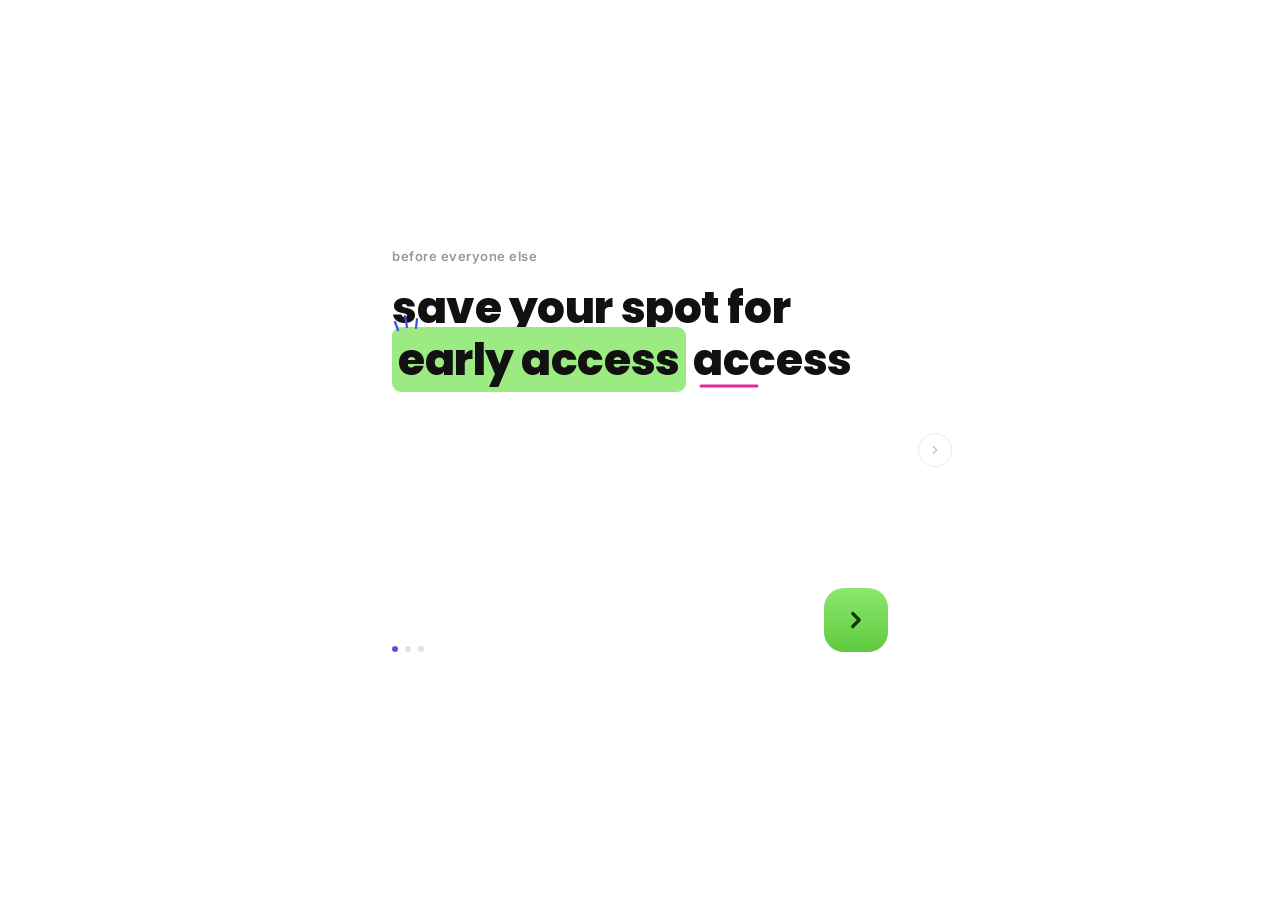
==== index.html @ 34053989 "first commit" ====
<!DOCTYPE html>
<html lang="en">
<head>
<meta charset="UTF-8">
<meta name="viewport" content="width=device-width, initial-scale=1.0">
<title>join the waitlist</title>
<link rel="preconnect" href="https://fonts.googleapis.com">
<link rel="preconnect" href="https://fonts.gstatic.com" crossorigin>
<link href="https://fonts.googleapis.com/css2?family=Poppins:wght@700;800;900&family=Inter:wght@400;500;600&display=swap" rel="stylesheet">
<style>
  :root{
    --bg:#ffffff;
    --ink:#111111;
    --muted:#9a988f;
    --highlight:#9BEA82;
    --highlight-soft:#c8f4b8;
    --arrow-top:#8CE86C;
    --arrow-bottom:#5FC93F;
    --squiggle:#6C4CE0;
    --motion:#3B4FE0;
    --underline:#E0299B;
    --field-border:#e8e6de;
  }
  *{box-sizing:border-box;}
  html,body{margin:0;padding:0;}
  body{
    background:var(--bg);
    color:var(--ink);
    font-family:'Inter',sans-serif;
    min-height:100vh;
    display:flex;
    align-items:center;
    justify-content:center;
    overflow-x:hidden;
  }
  .stage{
    position:relative;
    width:100%;
    max-width:640px;
    padding:64px 72px;
  }
  .nav-btn{
    position:absolute;
    top:50%;
    transform:translateY(-50%);
    width:34px;
    height:34px;
    border-radius:50%;
    border:1px solid #eceae0;
    background:#fff;
    display:flex;
    align-items:center;
    justify-content:center;
    cursor:pointer;
    color:#c7c5ba;
    transition:opacity .2s ease, color .2s ease, border-color .2s ease;
  }
  .nav-btn:hover{ color:#8a887d; border-color:#d8d6cb; }
  .nav-btn.disabled{ opacity:0; pointer-events:none; }
  .nav-prev{ left:8px; }
  .nav-next{ right:8px; }
  .nav-btn svg{ width:14px; height:14px; }

  .slides{ position:relative; min-height:300px; }
  .slide{
    position:absolute;
    inset:0;
    opacity:0;
    transform:translateX(24px);
    pointer-events:none;
    transition:opacity .38s ease, transform .38s ease;
  }
  .slide.active{
    position:relative;
    opacity:1;
    transform:translateX(0);
    pointer-events:auto;
  }
  .slide.leaving{
    transform:translateX(-24px);
  }

  .eyebrow{
    font-family:'Inter',sans-serif;
    font-size:13px;
    font-weight:600;
    letter-spacing:.04em;
    color:var(--muted);
    margin:0 0 18px;
  }

  h1{
    font-family:'Poppins',sans-serif;
    font-weight:800;
    font-size:44px;
    line-height:1.18;
    letter-spacing:-0.01em;
    margin:0;
    text-transform:lowercase;
  }

  .hl{
    background:var(--highlight);
    padding:2px 6px;
    border-radius:9px;
    box-decoration-break:clone;
    -webkit-box-decoration-break:clone;
  }

  .doodle-wrap{ position:relative; display:inline-block; }
  .squiggle{
    position:absolute;
    left:2px; right:2px; bottom:-9px;
    height:12px;
    pointer-events:none;
  }
  .motion{
    position:absolute;
    top:-22px; left:2px;
    width:36px; height:24px;
    pointer-events:none;
  }
  .underline-mark{
    position:absolute;
    left:6px; right:6px; bottom:-3px;
    height:6px;
    pointer-events:none;
  }

  .quotes{ display:flex; flex-direction:column; gap:30px; }
  .quote{
    font-family:'Poppins',sans-serif;
    font-weight:700;
    font-size:26px;
    line-height:1.35;
    margin:0;
    color:var(--ink);
  }
  .quote span{
    background:var(--highlight);
    padding:1px 6px;
    border-radius:8px;
  }

  form{ display:flex; flex-direction:column; gap:22px; margin-top:6px; }
  .field label{
    display:block;
    font-size:13px;
    font-weight:600;
    color:var(--muted);
    margin-bottom:8px;
    text-transform:lowercase;
  }
  .field input{
    width:100%;
    border:none;
    border-bottom:2.5px solid var(--field-border);
    background:transparent;
    font-family:'Poppins',sans-serif;
    font-weight:700;
    font-size:22px;
    color:var(--ink);
    padding:6px 2px 10px;
    outline:none;
    transition:border-color .2s ease;
  }
  .field input::placeholder{ color:#d8d6cb; font-weight:700; }
  .field input:focus{ border-color:var(--squiggle); }
  .field.error input{ border-color:var(--underline); }
  .field .err{
    display:none;
    font-size:13px;
    color:var(--underline);
    margin-top:6px;
    font-weight:500;
  }
  .field.error .err{ display:block; }

  .foot-row{
    display:flex;
    align-items:flex-end;
    justify-content:space-between;
    margin-top:40px;
  }
  .dots{ display:flex; gap:7px; }
  .dot{ width:6px; height:6px; border-radius:50%; background:#e5e3d8; }
  .dot.on{ background:var(--squiggle); }

  .arrow-btn{
    -webkit-appearance:none;
    appearance:none;
    border:none;
    cursor:pointer;
    background:linear-gradient(180deg,var(--arrow-top),var(--arrow-bottom));
    width:64px;
    height:64px;
    border-radius:20px;
    display:flex;
    align-items:center;
    justify-content:center;
    transition:transform .12s ease, width .3s ease, border-radius .3s ease;
  }
  .arrow-btn:active{ transform:scale(.92); }
  .arrow-btn svg{ width:26px; height:26px; }

  .success{
    text-align:center;
    padding:20px 0 4px;
  }
  .success h1{ font-size:38px; }
  .success p{
    font-family:'Inter',sans-serif;
    color:var(--muted);
    font-size:15px;
    margin-top:14px;
  }
  .success .count{
    font-family:'Poppins',sans-serif;
    font-weight:800;
    font-size:15px;
    color:var(--ink);
  }

  @media (max-width:560px){
    .stage{ padding:48px 44px; }
    h1{ font-size:33px; }
    .quote{ font-size:21px; }
    .nav-prev{ left:-4px; } .nav-next{ right:-4px; }
  }
</style>
</head>
<body>

<div class="stage">
  <button class="nav-btn nav-prev disabled" id="prevBtn" aria-label="previous">
    <svg viewBox="0 0 24 24" fill="none" stroke="currentColor" stroke-width="2.5" stroke-linecap="round" stroke-linejoin="round"><polyline points="15 18 9 12 15 6"></polyline></svg>
  </button>
  <button class="nav-btn nav-next" id="nextTopBtn" aria-label="next">
    <svg viewBox="0 0 24 24" fill="none" stroke="currentColor" stroke-width="2.5" stroke-linecap="round" stroke-linejoin="round"><polyline points="9 18 15 12 9 6"></polyline></svg>
  </button>

  <div class="slides" id="slides">

    <div class="slide active" data-index="0">
      <p class="eyebrow">before everyone else</p>
      <h1>
        save <span class="doodle-wrap">your
          <svg class="squiggle" viewBox="0 0 60 12" preserveAspectRatio="none"><path d="M1,6 C6,1 10,11 15,6 C20,1 24,11 29,6 C34,1 38,11 43,6 C48,1 52,11 57,6" fill="none" stroke="#6C4CE0" stroke-width="2.4" stroke-linecap="round"/></svg>
        </span> spot for<br>
        <span class="doodle-wrap">
          <svg class="motion" viewBox="0 0 36 24" preserveAspectRatio="none">
            <path d="M4,18 L1,10" stroke="#3B4FE0" stroke-width="2.2" stroke-linecap="round"/>
            <path d="M13,15 L11,4" stroke="#3B4FE0" stroke-width="2.2" stroke-linecap="round"/>
            <path d="M22,16 L23,7" stroke="#3B4FE0" stroke-width="2.2" stroke-linecap="round"/>
          </svg>
          <span class="hl">early access</span>
        </span>
        <span class="doodle-wrap">access
          <svg class="underline-mark" viewBox="0 0 60 6" preserveAspectRatio="none"><path d="M2,3 L58,3" stroke="#E0299B" stroke-width="3" stroke-linecap="round"/></svg>
        </span>
      </h1>
    </div>

    <div class="slide" data-index="1">
      <p class="eyebrow">why people are joining</p>
      <div class="quotes">
        <p class="quote">"i want to be <span class="hl">first in line</span>"</p>
        <p class="quote">"i want a <span class="hl">front-row seat</span> to what's next"</p>
        <p class="quote">"i don't want to <span class="hl">find out late</span>"</p>
      </div>
    </div>

    <div class="slide" data-index="2">
      <p class="eyebrow">almost there</p>
      <h1 style="font-size:34px; margin-bottom:26px;">what should we<br>call you?</h1>
      <form id="signupForm" novalidate>
        <div class="field" id="nameField">
          <label for="nameInput">your name</label>
          <input id="nameInput" type="text" placeholder="ada lovelace" autocomplete="name">
          <div class="err">enter your name first</div>
        </div>
        <div class="field" id="emailField">
          <label for="emailInput">your email</label>
          <input id="emailInput" type="email" placeholder="ada@newmachine.com" autocomplete="email">
          <div class="err">enter a valid email</div>
        </div>
      </form>
    </div>

    <div class="slide" data-index="3">
      <div class="success">
        <h1><span class="hl">you're in</span></h1>
        <p>we'll email <span id="successEmail"></span> the moment it's ready.</p>
        <p class="count" id="countText"></p>
      </div>
    </div>

  </div>

  <div class="foot-row" id="footRow">
    <div class="dots" id="dots">
      <div class="dot on"></div>
      <div class="dot"></div>
      <div class="dot"></div>
    </div>
    <button class="arrow-btn" id="mainArrow" aria-label="next">
      <svg viewBox="0 0 24 24" fill="none" stroke="#12360a" stroke-width="3" stroke-linecap="round" stroke-linejoin="round"><polyline points="9 6 15 12 9 18"></polyline></svg>
    </button>
  </div>
</div>

<script>
  var total = 3;
  var current = 0;

  var slides = document.querySelectorAll('.slide');
  var prevBtn = document.getElementById('prevBtn');
  var nextTopBtn = document.getElementById('nextTopBtn');
  var mainArrow = document.getElementById('mainArrow');
  var dots = document.getElementById('dots').children;
  var footRow = document.getElementById('footRow');
  var nameField = document.getElementById('nameField');
  var emailField = document.getElementById('emailField');
  var nameInput = document.getElementById('nameInput');
  var emailInput = document.getElementById('emailInput');

  function clearErrors(){
    nameField.classList.remove('error');
    emailField.classList.remove('error');
  }
  nameInput.addEventListener('input', function(){ nameField.classList.remove('error'); });
  emailInput.addEventListener('input', function(){ emailField.classList.remove('error'); });

  function isValidEmail(v){
    return /^[^\s@]+@[^\s@]+\.[^\s@]+$/.test(v);
  }

  function render(){
    for (var i = 0; i < slides.length; i++){
      slides[i].classList.remove('active','leaving');
    }
    slides[current].classList.add('active');
    prevBtn.classList.toggle('disabled', current === 0);
    if (current < total){
      for (var d = 0; d < dots.length; d++){
        dots[d].classList.toggle('on', d === current);
      }
    }
    footRow.style.display = current === total ? 'none' : 'flex';
    nextTopBtn.style.display = current >= total ? 'none' : 'flex';
  }

  function goNext(){
    if (current === 2){
      var nameVal = nameInput.value.trim();
      var emailVal = emailInput.value.trim();
      var ok = true;
      clearErrors();
      if (!nameVal){ nameField.classList.add('error'); ok = false; }
      if (!isValidEmail(emailVal)){ emailField.classList.add('error'); ok = false; }
      if (!ok) return;
      submitSignup(nameVal, emailVal);
      return;
    }
    if (current < total - 1){
      current++;
      render();
    }
  }

  function goPrev(){
    if (current > 0 && current < total){
      current--;
      render();
    }
  }

  async function submitSignup(name, email){
    document.getElementById('successEmail').textContent = email;
    var countText = document.getElementById('countText');
    countText.textContent = '';
    try {
      await window.storage.set('waitlist:' + Date.now(), JSON.stringify({name: name, email: email}), false);
      var current_count = 0;
      try {
        var existing = await window.storage.get('waitlist:count', true);
        current_count = existing ? parseInt(existing.value, 10) : 0;
      } catch(e){ current_count = 0; }
      current_count = current_count + 1;
      await window.storage.set('waitlist:count', String(current_count), true);
      countText.textContent = "you're number " + current_count + " on the list";
    } catch(e){
      countText.textContent = '';
    }
    current = total;
    render();
  }

  mainArrow.addEventListener('click', goNext);
  nextTopBtn.addEventListener('click', goNext);
  prevBtn.addEventListener('click', goPrev);

  render();
</script>

</body>
</html>
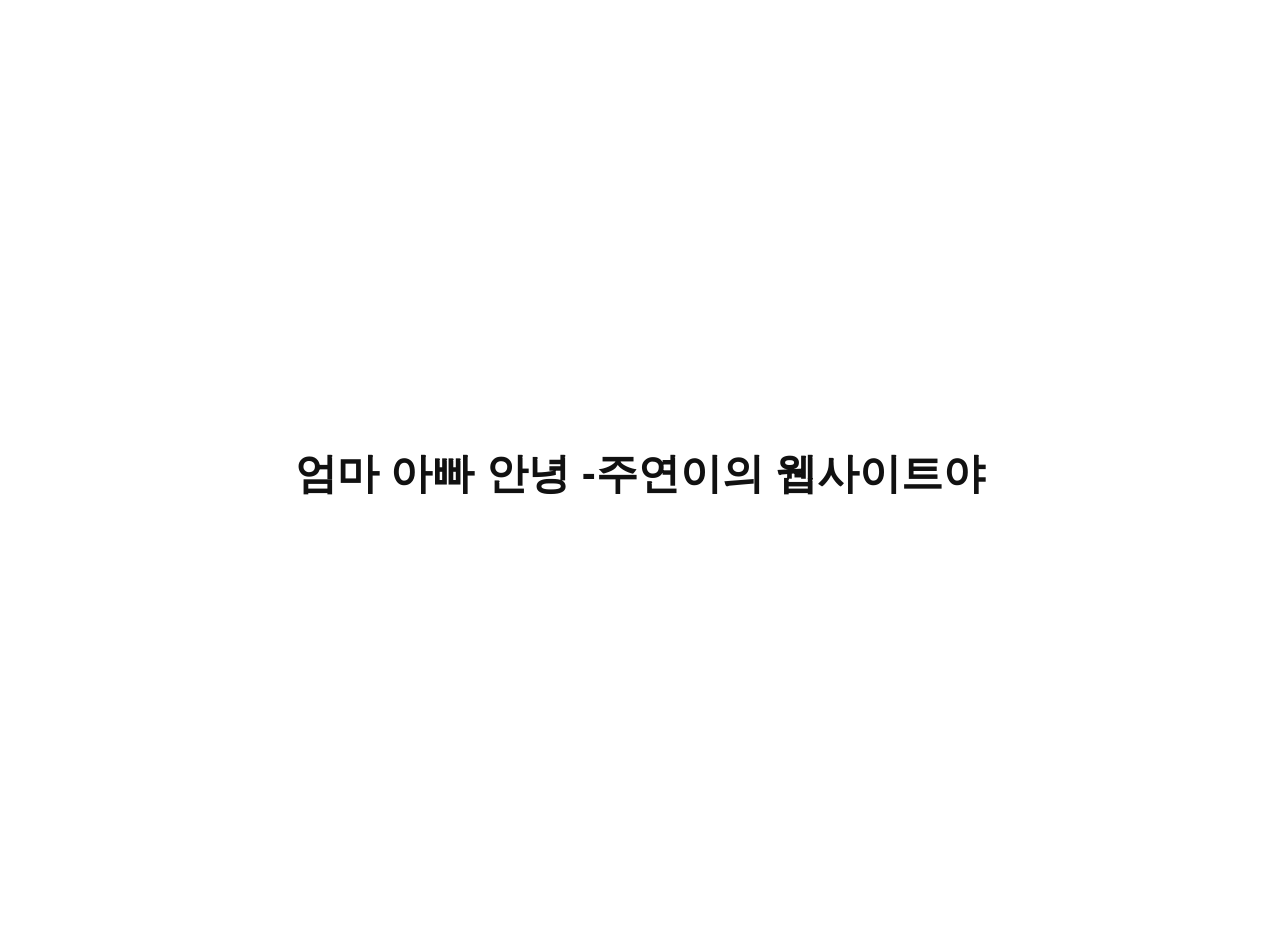
==== commit b36e6bf9: "first commit" ====
--- a/index.html
+++ b/index.html
@@ -1,407 +1,30 @@
 <!DOCTYPE html>
-<html lang="en">
+<html lang="ko">
 <head>
 <meta charset="UTF-8">
 <meta name="viewport" content="width=device-width, initial-scale=1.0">
-<title>join the waitlist</title>
-<link rel="preconnect" href="https://fonts.googleapis.com">
-<link rel="preconnect" href="https://fonts.gstatic.com" crossorigin>
-<link href="https://fonts.googleapis.com/css2?family=Poppins:wght@700;800;900&family=Inter:wght@400;500;600&display=swap" rel="stylesheet">
+<title>엄마 아빠 안녕 -주연이의 웹사이트야 ㅋㅋㅋㅋㅋ</title>
 <style>
-  :root{
-    --bg:#ffffff;
-    --ink:#111111;
-    --muted:#9a988f;
-    --highlight:#9BEA82;
-    --highlight-soft:#c8f4b8;
-    --arrow-top:#8CE86C;
-    --arrow-bottom:#5FC93F;
-    --squiggle:#6C4CE0;
-    --motion:#3B4FE0;
-    --underline:#E0299B;
-    --field-border:#e8e6de;
+  html, body {
+    margin: 0;
+    padding: 0;
+    height: 100%;
   }
-  *{box-sizing:border-box;}
-  html,body{margin:0;padding:0;}
-  body{
-    background:var(--bg);
-    color:var(--ink);
-    font-family:'Inter',sans-serif;
-    min-height:100vh;
-    display:flex;
-    align-items:center;
-    justify-content:center;
-    overflow-x:hidden;
-  }
-  .stage{
-    position:relative;
-    width:100%;
-    max-width:640px;
-    padding:64px 72px;
-  }
-  .nav-btn{
-    position:absolute;
-    top:50%;
-    transform:translateY(-50%);
-    width:34px;
-    height:34px;
-    border-radius:50%;
-    border:1px solid #eceae0;
-    background:#fff;
-    display:flex;
-    align-items:center;
-    justify-content:center;
-    cursor:pointer;
-    color:#c7c5ba;
-    transition:opacity .2s ease, color .2s ease, border-color .2s ease;
-  }
-  .nav-btn:hover{ color:#8a887d; border-color:#d8d6cb; }
-  .nav-btn.disabled{ opacity:0; pointer-events:none; }
-  .nav-prev{ left:8px; }
-  .nav-next{ right:8px; }
-  .nav-btn svg{ width:14px; height:14px; }
-
-  .slides{ position:relative; min-height:300px; }
-  .slide{
-    position:absolute;
-    inset:0;
-    opacity:0;
-    transform:translateX(24px);
-    pointer-events:none;
-    transition:opacity .38s ease, transform .38s ease;
-  }
-  .slide.active{
-    position:relative;
-    opacity:1;
-    transform:translateX(0);
-    pointer-events:auto;
-  }
-  .slide.leaving{
-    transform:translateX(-24px);
-  }
-
-  .eyebrow{
-    font-family:'Inter',sans-serif;
-    font-size:13px;
-    font-weight:600;
-    letter-spacing:.04em;
-    color:var(--muted);
-    margin:0 0 18px;
-  }
-
-  h1{
-    font-family:'Poppins',sans-serif;
-    font-weight:800;
-    font-size:44px;
-    line-height:1.18;
-    letter-spacing:-0.01em;
-    margin:0;
-    text-transform:lowercase;
-  }
-
-  .hl{
-    background:var(--highlight);
-    padding:2px 6px;
-    border-radius:9px;
-    box-decoration-break:clone;
-    -webkit-box-decoration-break:clone;
-  }
-
-  .doodle-wrap{ position:relative; display:inline-block; }
-  .squiggle{
-    position:absolute;
-    left:2px; right:2px; bottom:-9px;
-    height:12px;
-    pointer-events:none;
-  }
-  .motion{
-    position:absolute;
-    top:-22px; left:2px;
-    width:36px; height:24px;
-    pointer-events:none;
-  }
-  .underline-mark{
-    position:absolute;
-    left:6px; right:6px; bottom:-3px;
-    height:6px;
-    pointer-events:none;
-  }
-
-  .quotes{ display:flex; flex-direction:column; gap:30px; }
-  .quote{
-    font-family:'Poppins',sans-serif;
-    font-weight:700;
-    font-size:26px;
-    line-height:1.35;
-    margin:0;
-    color:var(--ink);
-  }
-  .quote span{
-    background:var(--highlight);
-    padding:1px 6px;
-    border-radius:8px;
-  }
-
-  form{ display:flex; flex-direction:column; gap:22px; margin-top:6px; }
-  .field label{
-    display:block;
-    font-size:13px;
-    font-weight:600;
-    color:var(--muted);
-    margin-bottom:8px;
-    text-transform:lowercase;
-  }
-  .field input{
-    width:100%;
-    border:none;
-    border-bottom:2.5px solid var(--field-border);
-    background:transparent;
-    font-family:'Poppins',sans-serif;
-    font-weight:700;
-    font-size:22px;
-    color:var(--ink);
-    padding:6px 2px 10px;
-    outline:none;
-    transition:border-color .2s ease;
-  }
-  .field input::placeholder{ color:#d8d6cb; font-weight:700; }
-  .field input:focus{ border-color:var(--squiggle); }
-  .field.error input{ border-color:var(--underline); }
-  .field .err{
-    display:none;
-    font-size:13px;
-    color:var(--underline);
-    margin-top:6px;
-    font-weight:500;
-  }
-  .field.error .err{ display:block; }
-
-  .foot-row{
-    display:flex;
-    align-items:flex-end;
-    justify-content:space-between;
-    margin-top:40px;
-  }
-  .dots{ display:flex; gap:7px; }
-  .dot{ width:6px; height:6px; border-radius:50%; background:#e5e3d8; }
-  .dot.on{ background:var(--squiggle); }
-
-  .arrow-btn{
-    -webkit-appearance:none;
-    appearance:none;
-    border:none;
-    cursor:pointer;
-    background:linear-gradient(180deg,var(--arrow-top),var(--arrow-bottom));
-    width:64px;
-    height:64px;
-    border-radius:20px;
-    display:flex;
-    align-items:center;
-    justify-content:center;
-    transition:transform .12s ease, width .3s ease, border-radius .3s ease;
-  }
-  .arrow-btn:active{ transform:scale(.92); }
-  .arrow-btn svg{ width:26px; height:26px; }
-
-  .success{
-    text-align:center;
-    padding:20px 0 4px;
-  }
-  .success h1{ font-size:38px; }
-  .success p{
-    font-family:'Inter',sans-serif;
-    color:var(--muted);
-    font-size:15px;
-    margin-top:14px;
-  }
-  .success .count{
-    font-family:'Poppins',sans-serif;
-    font-weight:800;
-    font-size:15px;
-    color:var(--ink);
-  }
-
-  @media (max-width:560px){
-    .stage{ padding:48px 44px; }
-    h1{ font-size:33px; }
-    .quote{ font-size:21px; }
-    .nav-prev{ left:-4px; } .nav-next{ right:-4px; }
+  body {
+    display: flex;
+    align-items: center;
+    justify-content: center;
+    font-family: -apple-system, BlinkMacSystemFont, "Apple SD Gothic Neo", "Noto Sans KR", sans-serif;
+    font-size: 42px;
+    font-weight: 700;
+    color: #111;
+    background: #fff;
+    text-align: center;
+    padding: 24px;
   }
 </style>
 </head>
 <body>
-
-<div class="stage">
-  <button class="nav-btn nav-prev disabled" id="prevBtn" aria-label="previous">
-    <svg viewBox="0 0 24 24" fill="none" stroke="currentColor" stroke-width="2.5" stroke-linecap="round" stroke-linejoin="round"><polyline points="15 18 9 12 15 6"></polyline></svg>
-  </button>
-  <button class="nav-btn nav-next" id="nextTopBtn" aria-label="next">
-    <svg viewBox="0 0 24 24" fill="none" stroke="currentColor" stroke-width="2.5" stroke-linecap="round" stroke-linejoin="round"><polyline points="9 18 15 12 9 6"></polyline></svg>
-  </button>
-
-  <div class="slides" id="slides">
-
-    <div class="slide active" data-index="0">
-      <p class="eyebrow">before everyone else</p>
-      <h1>
-        save <span class="doodle-wrap">your
-          <svg class="squiggle" viewBox="0 0 60 12" preserveAspectRatio="none"><path d="M1,6 C6,1 10,11 15,6 C20,1 24,11 29,6 C34,1 38,11 43,6 C48,1 52,11 57,6" fill="none" stroke="#6C4CE0" stroke-width="2.4" stroke-linecap="round"/></svg>
-        </span> spot for<br>
-        <span class="doodle-wrap">
-          <svg class="motion" viewBox="0 0 36 24" preserveAspectRatio="none">
-            <path d="M4,18 L1,10" stroke="#3B4FE0" stroke-width="2.2" stroke-linecap="round"/>
-            <path d="M13,15 L11,4" stroke="#3B4FE0" stroke-width="2.2" stroke-linecap="round"/>
-            <path d="M22,16 L23,7" stroke="#3B4FE0" stroke-width="2.2" stroke-linecap="round"/>
-          </svg>
-          <span class="hl">early access</span>
-        </span>
-        <span class="doodle-wrap">access
-          <svg class="underline-mark" viewBox="0 0 60 6" preserveAspectRatio="none"><path d="M2,3 L58,3" stroke="#E0299B" stroke-width="3" stroke-linecap="round"/></svg>
-        </span>
-      </h1>
-    </div>
-
-    <div class="slide" data-index="1">
-      <p class="eyebrow">why people are joining</p>
-      <div class="quotes">
-        <p class="quote">"i want to be <span class="hl">first in line</span>"</p>
-        <p class="quote">"i want a <span class="hl">front-row seat</span> to what's next"</p>
-        <p class="quote">"i don't want to <span class="hl">find out late</span>"</p>
-      </div>
-    </div>
-
-    <div class="slide" data-index="2">
-      <p class="eyebrow">almost there</p>
-      <h1 style="font-size:34px; margin-bottom:26px;">what should we<br>call you?</h1>
-      <form id="signupForm" novalidate>
-        <div class="field" id="nameField">
-          <label for="nameInput">your name</label>
-          <input id="nameInput" type="text" placeholder="ada lovelace" autocomplete="name">
-          <div class="err">enter your name first</div>
-        </div>
-        <div class="field" id="emailField">
-          <label for="emailInput">your email</label>
-          <input id="emailInput" type="email" placeholder="ada@newmachine.com" autocomplete="email">
-          <div class="err">enter a valid email</div>
-        </div>
-      </form>
-    </div>
-
-    <div class="slide" data-index="3">
-      <div class="success">
-        <h1><span class="hl">you're in</span></h1>
-        <p>we'll email <span id="successEmail"></span> the moment it's ready.</p>
-        <p class="count" id="countText"></p>
-      </div>
-    </div>
-
-  </div>
-
-  <div class="foot-row" id="footRow">
-    <div class="dots" id="dots">
-      <div class="dot on"></div>
-      <div class="dot"></div>
-      <div class="dot"></div>
-    </div>
-    <button class="arrow-btn" id="mainArrow" aria-label="next">
-      <svg viewBox="0 0 24 24" fill="none" stroke="#12360a" stroke-width="3" stroke-linecap="round" stroke-linejoin="round"><polyline points="9 6 15 12 9 18"></polyline></svg>
-    </button>
-  </div>
-</div>
-
-<script>
-  var total = 3;
-  var current = 0;
-
-  var slides = document.querySelectorAll('.slide');
-  var prevBtn = document.getElementById('prevBtn');
-  var nextTopBtn = document.getElementById('nextTopBtn');
-  var mainArrow = document.getElementById('mainArrow');
-  var dots = document.getElementById('dots').children;
-  var footRow = document.getElementById('footRow');
-  var nameField = document.getElementById('nameField');
-  var emailField = document.getElementById('emailField');
-  var nameInput = document.getElementById('nameInput');
-  var emailInput = document.getElementById('emailInput');
-
-  function clearErrors(){
-    nameField.classList.remove('error');
-    emailField.classList.remove('error');
-  }
-  nameInput.addEventListener('input', function(){ nameField.classList.remove('error'); });
-  emailInput.addEventListener('input', function(){ emailField.classList.remove('error'); });
-
-  function isValidEmail(v){
-    return /^[^\s@]+@[^\s@]+\.[^\s@]+$/.test(v);
-  }
-
-  function render(){
-    for (var i = 0; i < slides.length; i++){
-      slides[i].classList.remove('active','leaving');
-    }
-    slides[current].classList.add('active');
-    prevBtn.classList.toggle('disabled', current === 0);
-    if (current < total){
-      for (var d = 0; d < dots.length; d++){
-        dots[d].classList.toggle('on', d === current);
-      }
-    }
-    footRow.style.display = current === total ? 'none' : 'flex';
-    nextTopBtn.style.display = current >= total ? 'none' : 'flex';
-  }
-
-  function goNext(){
-    if (current === 2){
-      var nameVal = nameInput.value.trim();
-      var emailVal = emailInput.value.trim();
-      var ok = true;
-      clearErrors();
-      if (!nameVal){ nameField.classList.add('error'); ok = false; }
-      if (!isValidEmail(emailVal)){ emailField.classList.add('error'); ok = false; }
-      if (!ok) return;
-      submitSignup(nameVal, emailVal);
-      return;
-    }
-    if (current < total - 1){
-      current++;
-      render();
-    }
-  }
-
-  function goPrev(){
-    if (current > 0 && current < total){
-      current--;
-      render();
-    }
-  }
-
-  async function submitSignup(name, email){
-    document.getElementById('successEmail').textContent = email;
-    var countText = document.getElementById('countText');
-    countText.textContent = '';
-    try {
-      await window.storage.set('waitlist:' + Date.now(), JSON.stringify({name: name, email: email}), false);
-      var current_count = 0;
-      try {
-        var existing = await window.storage.get('waitlist:count', true);
-        current_count = existing ? parseInt(existing.value, 10) : 0;
-      } catch(e){ current_count = 0; }
-      current_count = current_count + 1;
-      await window.storage.set('waitlist:count', String(current_count), true);
-      countText.textContent = "you're number " + current_count + " on the list";
-    } catch(e){
-      countText.textContent = '';
-    }
-    current = total;
-    render();
-  }
-
-  mainArrow.addEventListener('click', goNext);
-  nextTopBtn.addEventListener('click', goNext);
-  prevBtn.addEventListener('click', goPrev);
-
-  render();
-</script>
-
+  엄마 아빠 안녕 -주연이의 웹사이트야
 </body>
-</html>+</html>
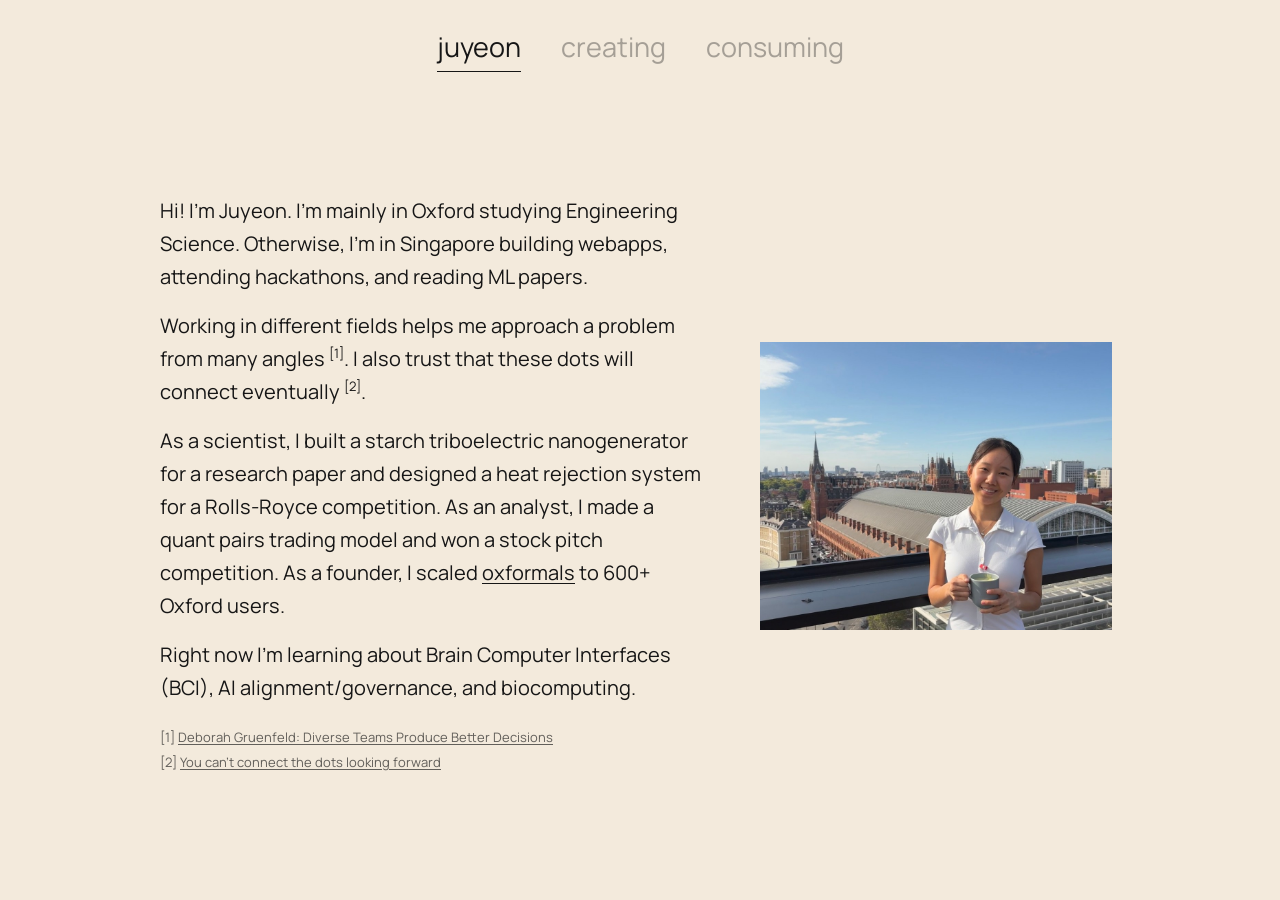
==== commit 26777bac: "first COMMITTTT" ====
--- a/index.html
+++ b/index.html
@@ -1,30 +1,92 @@
 <!DOCTYPE html>
-<html lang="ko">
+<html lang="en">
 <head>
 <meta charset="UTF-8">
 <meta name="viewport" content="width=device-width, initial-scale=1.0">
-<title>엄마 아빠 안녕 -주연이의 웹사이트야 ㅋㅋㅋㅋㅋ</title>
-<style>
-  html, body {
-    margin: 0;
-    padding: 0;
-    height: 100%;
-  }
-  body {
-    display: flex;
-    align-items: center;
-    justify-content: center;
-    font-family: -apple-system, BlinkMacSystemFont, "Apple SD Gothic Neo", "Noto Sans KR", sans-serif;
-    font-size: 42px;
-    font-weight: 700;
-    color: #111;
-    background: #fff;
-    text-align: center;
-    padding: 24px;
-  }
-</style>
+<title>juyeon</title>
+<link rel="stylesheet" href="styles.css">
 </head>
 <body>
-  엄마 아빠 안녕 -주연이의 웹사이트야
+  <nav class="tabs">
+    <a href="index.html" class="on">juyeon</a>
+    <a href="creating.html">creating</a>
+    <a href="consuming.html">consuming</a>
+  </nav>
+
+  <div class="stage">
+    <main class="intro">
+      <div class="copy">
+        <div id="bio"></div>
+        <ol class="footnotes" id="notes"></ol>
+      </div>
+      <img class="photo" src="images/juyeon.jpg" alt="Juyeon">
+    </main>
+  </div>
+
+<script>
+  function external(a) {
+    a.target = "_blank";
+    a.rel = "noopener noreferrer";
+  }
+
+  function fillInline(el, text, notes) {
+    var parts = text.split(/(\[[^\]]+\]\([^)]+\)|\[\d+\])/);
+    parts.forEach(function (part) {
+      var link = part.match(/^\[([^\]]+)\]\(([^)]+)\)$/);
+      var fn = part.match(/^\[(\d+)\]$/);
+      if (link) {
+        var a = document.createElement("a");
+        a.href = link[2];
+        a.textContent = link[1];
+        external(a);
+        if (/oxformals/i.test(link[1] + link[2])) {
+          a.className = "ox";
+          a.setAttribute("data-word", link[1]);
+        }
+        el.appendChild(a);
+      } else if (fn) {
+        var sup = document.createElement("sup");
+        var a = document.createElement("a");
+        a.href = "#fn-" + fn[1];
+        a.textContent = "[" + fn[1] + "]";
+        sup.appendChild(a);
+        el.appendChild(sup);
+      } else if (part) {
+        el.appendChild(document.createTextNode(part));
+      }
+    });
+  }
+
+  fetch("bio.md")
+    .then(function (res) { return res.text(); })
+    .then(function (raw) {
+      var notes = {};
+      var body = raw.replace(/^\[(\d+)\]:\s+(\S+)(?:\s+"(.*)")?\s*$/gm, function (_, n, url, title) {
+        notes[n] = { url: url, title: title || url };
+        return "";
+      });
+
+      var bio = document.getElementById("bio");
+      body.trim().split(/\n\s*\n/).forEach(function (block) {
+        if (!block.trim()) return;
+        var p = document.createElement("p");
+        fillInline(p, block.replace(/\s*\n\s*/g, " ").trim(), notes);
+        bio.appendChild(p);
+      });
+
+      var list = document.getElementById("notes");
+      Object.keys(notes).sort(function (a, b) { return Number(a) - Number(b); }).forEach(function (n) {
+        var li = document.createElement("li");
+        li.id = "fn-" + n;
+        li.appendChild(document.createTextNode("[" + n + "] "));
+        var a = document.createElement("a");
+        a.href = notes[n].url;
+        a.textContent = notes[n].title;
+        external(a);
+        li.appendChild(a);
+        list.appendChild(li);
+      });
+    });
+</script>
 </body>
 </html>
--- a/styles.css
+++ b/styles.css
@@ -0,0 +1,190 @@
+@import url("https://fonts.googleapis.com/css2?family=Gochi+Hand&family=Manrope:wght@400;500&display=swap");
+
+html, body { margin: 0; padding: 0; }
+body {
+  min-height: 100vh;
+  min-height: 100dvh;
+  display: flex;
+  flex-direction: column;
+  background: #f3eadc;
+  color: #161616;
+  font-family: Manrope, sans-serif;
+}
+
+.tabs {
+  display: flex;
+  justify-content: center;
+  gap: 2.5rem;
+  padding: 28px 20px 0;
+}
+
+.tabs a {
+  font-size: 27px;
+  color: #161616;
+  text-decoration: none;
+  padding: 0 0 6px;
+  opacity: 0.35;
+  border-bottom: 1px solid transparent;
+}
+.tabs a.on {
+  opacity: 1;
+  border-bottom-color: #161616;
+}
+
+.stage {
+  flex: 1;
+  display: flex;
+  align-items: center;
+  justify-content: center;
+  min-height: 0;
+}
+
+.web {
+  flex: 1;
+  align-self: stretch;
+  width: 100%;
+  min-height: 0;
+  display: block;
+  overflow: visible;
+}
+
+.web .edge {
+  fill: none;
+  stroke: #161616;
+  stroke-width: 1;
+  opacity: 0.22;
+  transition: opacity 0.25s ease;
+}
+
+.web .edge.kind-theme {
+  stroke-dasharray: 3.5 5;
+}
+
+.web .edge.kind-causal {
+  opacity: 0.35;
+}
+
+.web .node .hit {
+  fill: transparent;
+}
+
+.web .node .dot {
+  fill: #161616;
+}
+
+.web .node text {
+  font-family: Manrope, sans-serif;
+  font-size: 15px;
+  fill: #161616;
+  opacity: 0.78;
+  pointer-events: none;
+}
+
+.web .node.hub text {
+  font-size: 16px;
+  opacity: 0.9;
+}
+
+.web.is-hover .edge,
+.web.is-hover .node {
+  opacity: 0.16;
+}
+
+.web.is-hover .edge.is-on,
+.web.is-hover .node.is-on {
+  opacity: 1;
+}
+
+.intro {
+  display: grid;
+  grid-template-columns: minmax(0, 34rem) minmax(200px, 22rem);
+  gap: 3.5rem;
+  align-items: center;
+  max-width: 60rem;
+  width: 100%;
+  padding: 48px 28px;
+}
+
+.page {
+  max-width: 34rem;
+  width: 100%;
+  padding: 48px 28px;
+}
+
+p {
+  font-size: 20px;
+  line-height: 1.65;
+  margin: 0 0 1rem;
+}
+p:last-child { margin-bottom: 0; }
+
+.copy a.ox {
+  display: inline-block;
+  position: relative;
+  color: inherit;
+  text-decoration: underline;
+  text-decoration-thickness: 1px;
+  text-underline-offset: 3px;
+  text-decoration-color: currentColor;
+  cursor: pointer;
+}
+.copy a.ox::after {
+  content: attr(data-word);
+  position: absolute;
+  left: 0;
+  top: 0;
+  font-family: "Gochi Hand", cursive;
+  color: #161616;
+  opacity: 0;
+  pointer-events: none;
+  white-space: nowrap;
+  text-decoration: none;
+}
+.copy a.ox:hover {
+  color: transparent;
+  text-decoration-color: #161616;
+}
+.copy a.ox:hover::after {
+  opacity: 1;
+}
+
+.copy .footnotes {
+  margin: 1.5rem 0 0;
+  padding: 0;
+  list-style: none;
+  font-size: 13px;
+  line-height: 1.5;
+  opacity: 0.65;
+}
+.copy .footnotes li {
+  margin: 0 0 0.35rem;
+}
+.copy .footnotes a {
+  color: inherit;
+  text-decoration: underline;
+  text-decoration-thickness: 1px;
+  text-underline-offset: 2px;
+}
+
+.copy sup {
+  font-size: 0.65em;
+  line-height: 0;
+}
+.copy sup a {
+  color: inherit;
+  text-decoration: none;
+}
+
+.photo {
+  width: 100%;
+  height: auto;
+  display: block;
+}
+
+@media (max-width: 720px) {
+  .intro {
+    grid-template-columns: 1fr;
+    gap: 2rem;
+  }
+  .photo { max-width: 22rem; }
+}
